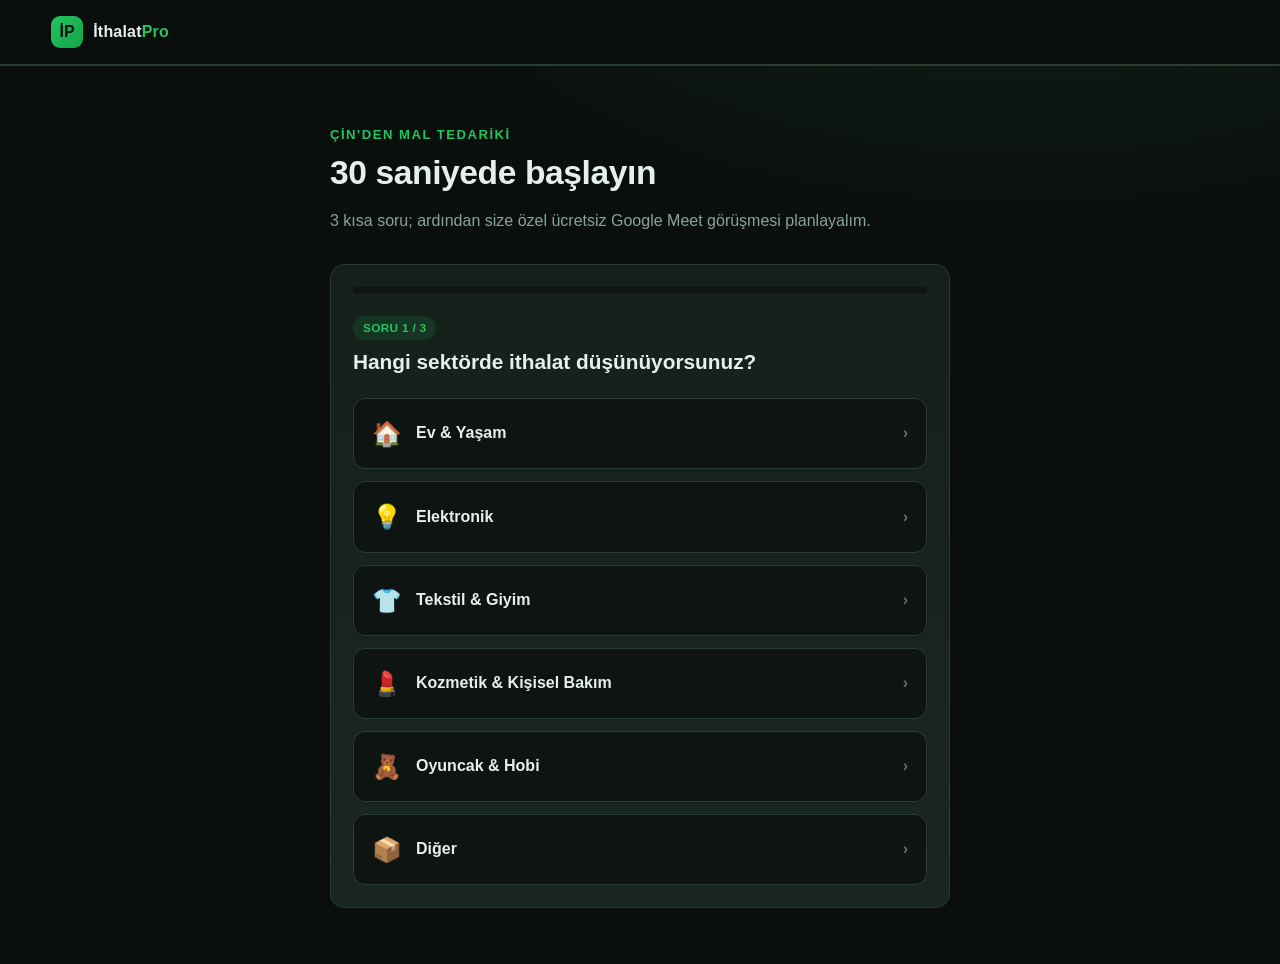
==== basla.html @ 8d6bf4bd "Reklam icin on-soru sayfasi (basla.html) + cevaplari forma tasi - basla.html: reklam landing'i. 3 ki" ====
<!DOCTYPE html>
<html lang="tr">
<head>
  <meta charset="UTF-8" />
  <meta name="viewport" content="width=device-width, initial-scale=1.0" />
  <title>Çin'den İthalat — 30 Saniyede Başvuru | İthalatPro</title>
  <meta name="description" content="3 kısa soru: Çin'den ürün tedariki için size özel ücretsiz Google Meet görüşmesi planlayalım." />
  <link rel="stylesheet" href="assets/css/style.css" />
  <link rel="icon" href="data:image/svg+xml,<svg xmlns='http://www.w3.org/2000/svg' viewBox='0 0 100 100'><text y='.9em' font-size='90'>📦</text></svg>" />
</head>
<body>
  <header class="nav">
    <div class="container">
      <a class="brand" href="index.html">
        <span class="logo">İP</span>
        <span>İthalat<span style="color:var(--green)">Pro</span></span>
      </a>
    </div>
  </header>

  <section class="section">
    <div class="container" style="max-width:620px">
      <span class="eyebrow">Çin'den Mal Tedariki</span>
      <h2 style="margin-bottom:4px">30 saniyede başlayın</h2>
      <p class="sub">3 kısa soru; ardından size özel ücretsiz Google Meet görüşmesi planlayalım.</p>
      <div class="card wizard">
        <div class="wiz-progress"><div class="wiz-bar" id="wiz-bar"></div></div>
        <div id="wiz-body"><!-- script doldurur --></div>
      </div>
    </div>
  </section>

  <div id="toast-wrap"></div>
  <script>
    (function () {
      "use strict";
      function esc(s){return String(s==null?"":s).replace(/[&<>"']/g,function(c){return ({"&":"&amp;","<":"&lt;",">":"&gt;",'"':"&quot;","'":"&#39;"})[c];});}

      var STEPS = [
        {
          key: "sektor", tag: "Soru 1 / 3", title: "Hangi sektörde ithalat düşünüyorsunuz?",
          items: [
            { ico: "🏠", label: "Ev & Yaşam" },
            { ico: "💡", label: "Elektronik" },
            { ico: "👕", label: "Tekstil & Giyim" },
            { ico: "💄", label: "Kozmetik & Kişisel Bakım" },
            { ico: "🧸", label: "Oyuncak & Hobi" },
            { ico: "📦", label: "Diğer" }
          ]
        },
        {
          key: "konteyner", tag: "Soru 2 / 3", title: "Ne kadar mal düşünüyorsunuz?",
          items: [
            { ico: "📦", label: "20'lik konteyner", value: "20'lik" },
            { ico: "🗃️", label: "40'lık konteyner", value: "40'lık" }
          ]
        },
        {
          key: "gecmis", tag: "Soru 3 / 3", title: "Daha önce Çin'den ithalat yaptınız mı?",
          items: [
            { ico: "✅", label: "Evet, yaptım", value: "Evet" },
            { ico: "🆕", label: "Hayır, ilk kez", value: "Hayır" }
          ]
        }
      ];

      var answers = {};
      var step = 0;
      var body = document.getElementById("wiz-body");
      function setBar(){ var b=document.getElementById("wiz-bar"); if(b) b.style.width = Math.round((step/STEPS.length)*100) + "%"; }

      function render(){
        setBar();
        var s = STEPS[step];
        var html = '<div class="wiz-step">' +
          '<span class="badge badge--green">' + esc(s.tag) + '</span>' +
          '<h3>' + esc(s.title) + '</h3>' +
          '<div class="opts">' +
          s.items.map(function(it,i){
            return '<button class="opt" data-i="' + i + '"><span class="opt-ico">' + it.ico + '</span>' +
              esc(it.label) + '<span class="opt-arrow">›</span></button>';
          }).join("") +
          '</div>' +
          (step > 0 ? '<div class="wiz-nav"><button class="btn wiz-back" id="w-back">← Geri</button><span></span></div>' : '') +
          '</div>';
        body.innerHTML = html;
        body.querySelectorAll("[data-i]").forEach(function(el){
          el.addEventListener("click", function(){
            var it = s.items[+el.getAttribute("data-i")];
            answers[s.key] = (it.value != null ? it.value : it.label);
            if (step < STEPS.length - 1) { step++; render(); }
            else finish();
          });
        });
        var bk = document.getElementById("w-back");
        if (bk) bk.addEventListener("click", function(){ step--; render(); });
      }

      function finish(){
        setBar();
        body.innerHTML =
          '<div class="wiz-step" style="text-align:center">' +
            '<div class="big-icon" style="font-size:2.6rem">✅</div>' +
            '<h3>Harika! Son adım…</h3>' +
            '<p class="muted" style="margin:8px auto 0; max-width:420px">İletişim bilgilerinizi alıp size uygun bir Google Meet görüşmesi planlayalım.</p>' +
          '</div>';
        var params = new URLSearchParams();
        if (answers.sektor) params.set("sektor", answers.sektor);
        if (answers.konteyner) params.set("konteyner", answers.konteyner);
        if (answers.gecmis) params.set("gecmis", answers.gecmis);
        // mevcut UTM/Meta parametrelerini de taşı (reklam takibi)
        var inUrl = new URLSearchParams(location.search);
        inUrl.forEach(function(v,k){ if(/^utm_|^fbclid$/i.test(k)) params.set(k, v); });
        setTimeout(function(){
          window.location.href = "index.html?" + params.toString() + "#basvuru";
        }, 700);
      }

      document.getElementById("wiz-bar").style.width = "0%";
      render();
    })();
  </script>
</body>
</html>
---- assets/css/style.css ----
/* ===== Tedarik Otomasyon Sistemi — Ortak Tema ===== */
:root {
  --bg: #0a0f0d;
  --bg-2: #0d1411;
  --panel: #15201b;
  --panel-2: #1a2620;
  --panel-3: #213129;
  --border: #2a3b32;
  --text: #e6f0ea;
  --text-dim: #8aa399;
  --text-mute: #5f7268;
  --green: #22c55e;
  --green-d: #16a34a;
  --green-soft: rgba(34, 197, 94, 0.12);
  --orange: #f59e0b;
  --orange-soft: rgba(245, 158, 11, 0.12);
  --red: #ef4444;
  --blue: #38bdf8;
  --radius: 14px;
  --radius-sm: 9px;
  --shadow: 0 10px 30px rgba(0, 0, 0, 0.45);
  --font: -apple-system, BlinkMacSystemFont, "Segoe UI", Roboto, Helvetica, Arial, sans-serif;
}

* { box-sizing: border-box; margin: 0; padding: 0; }

html { scroll-behavior: smooth; }

body {
  font-family: var(--font);
  background: radial-gradient(1200px 600px at 80% -10%, #102018 0%, var(--bg) 55%);
  color: var(--text);
  line-height: 1.55;
  min-height: 100vh;
  -webkit-font-smoothing: antialiased;
}

a { color: inherit; text-decoration: none; }
img { max-width: 100%; display: block; }

.container { width: min(1180px, 92vw); margin-inline: auto; }

/* ===== Buttons ===== */
.btn {
  display: inline-flex; align-items: center; gap: 8px;
  font: inherit; font-weight: 600; cursor: pointer;
  border: 1px solid transparent; border-radius: var(--radius-sm);
  padding: 11px 20px; color: #04130a; background: var(--green);
  transition: transform .12s ease, filter .12s ease, background .12s;
  white-space: nowrap;
}
.btn:hover { filter: brightness(1.08); transform: translateY(-1px); }
.btn:active { transform: translateY(0); }
.btn:disabled { opacity: .5; cursor: not-allowed; transform: none; filter: none; }
.btn--lg { padding: 14px 28px; font-size: 1.05rem; }
.btn--orange { background: var(--orange); color: #1a1003; }
.btn--ghost { background: transparent; color: var(--text); border-color: var(--border); }
.btn--ghost:hover { background: var(--panel-2); }
.btn--block { width: 100%; justify-content: center; }
.btn--sm { padding: 7px 13px; font-size: .85rem; }

/* ===== Badges ===== */
.badge {
  display: inline-flex; align-items: center; gap: 6px;
  font-size: .74rem; font-weight: 700; letter-spacing: .3px;
  padding: 3px 10px; border-radius: 999px; text-transform: uppercase;
}
.badge--green { background: var(--green-soft); color: var(--green); }
.badge--orange { background: var(--orange-soft); color: var(--orange); }
.badge--red { background: rgba(239,68,68,.14); color: #fca5a5; }
.badge--blue { background: rgba(56,189,248,.14); color: var(--blue); }
.badge--mute { background: rgba(255,255,255,.06); color: var(--text-dim); }

/* ===== Cards / panels ===== */
.card {
  background: linear-gradient(180deg, var(--panel) 0%, var(--panel-2) 100%);
  border: 1px solid var(--border);
  border-radius: var(--radius);
  padding: 22px;
}
.card h3 { font-size: 1.05rem; margin-bottom: 4px; }

/* ===== Forms ===== */
label.field { display: block; margin-bottom: 14px; }
label.field > span { display: block; font-size: .85rem; color: var(--text-dim); margin-bottom: 6px; font-weight: 600; }
input, select, textarea {
  width: 100%; font: inherit; color: var(--text);
  background: var(--bg-2); border: 1px solid var(--border);
  border-radius: var(--radius-sm); padding: 11px 13px; outline: none;
  transition: border-color .12s, box-shadow .12s;
}
input:focus, select:focus, textarea:focus {
  border-color: var(--green); box-shadow: 0 0 0 3px var(--green-soft);
}
textarea { resize: vertical; min-height: 90px; }
select { appearance: none; background-image: linear-gradient(45deg, transparent 50%, var(--text-dim) 50%), linear-gradient(135deg, var(--text-dim) 50%, transparent 50%); background-position: calc(100% - 18px) 18px, calc(100% - 13px) 18px; background-size: 5px 5px, 5px 5px; background-repeat: no-repeat; }

/* ===== Tables ===== */
table.tbl { width: 100%; border-collapse: collapse; font-size: .9rem; }
table.tbl th { text-align: left; font-size: .72rem; text-transform: uppercase; letter-spacing: .5px; color: var(--text-mute); padding: 10px 12px; border-bottom: 1px solid var(--border); }
table.tbl td { padding: 12px; border-bottom: 1px solid rgba(42,59,50,.5); }
table.tbl tr:hover td { background: rgba(255,255,255,.02); }
table.tbl tr:last-child td { border-bottom: none; }

/* ===== Toast ===== */
#toast-wrap { position: fixed; right: 18px; bottom: 18px; display: flex; flex-direction: column; gap: 10px; z-index: 9999; }
.toast {
  background: var(--panel-3); border: 1px solid var(--border);
  border-left: 4px solid var(--green);
  padding: 13px 16px; border-radius: 10px; box-shadow: var(--shadow);
  max-width: 340px; font-size: .9rem; animation: slideIn .25s ease;
}
.toast.is-orange { border-left-color: var(--orange); }
.toast.is-red { border-left-color: var(--red); }
.toast strong { display: block; margin-bottom: 2px; }
@keyframes slideIn { from { opacity: 0; transform: translateX(30px); } to { opacity: 1; transform: none; } }
@keyframes fadeUp { from { opacity: 0; transform: translateY(8px); } to { opacity: 1; transform: none; } }

/* ===== Utilities ===== */
.muted { color: var(--text-dim); }
.mute2 { color: var(--text-mute); }
.row { display: flex; gap: 14px; flex-wrap: wrap; }
.grid { display: grid; gap: 16px; }
.center { text-align: center; }
.hidden { display: none !important; }
.flex-between { display: flex; align-items: center; justify-content: space-between; gap: 12px; flex-wrap: wrap; }
.stars { color: var(--orange); letter-spacing: 2px; }
.mono { font-variant-numeric: tabular-nums; }
.pill-list { display: flex; flex-wrap: wrap; gap: 8px; }

/* ============================================================
   PUBLIC SITE (index.html)
   ============================================================ */
.nav {
  position: sticky; top: 0; z-index: 50;
  backdrop-filter: blur(10px);
  background: rgba(10,15,13,.82); border-bottom: 1px solid var(--border);
}
.nav .container { display: flex; align-items: center; justify-content: space-between; height: 64px; }
.brand { display: flex; align-items: center; gap: 10px; font-weight: 800; letter-spacing: .2px; }
.brand .logo { width: 32px; height: 32px; border-radius: 9px; background: linear-gradient(135deg, var(--green), var(--green-d)); display: grid; place-items: center; color: #04130a; font-weight: 900; }
.nav-links { display: flex; gap: 8px; align-items: center; }
.nav-links a { padding: 8px 12px; border-radius: 8px; font-size: .92rem; color: var(--text-dim); }
.nav-links a:hover { color: var(--text); background: var(--panel-2); }

.hero { padding: 70px 0 50px; position: relative; overflow: hidden; }
.hero-grid { display: grid; grid-template-columns: 1.1fr .9fr; gap: 40px; align-items: center; }
.hero h1 { font-size: clamp(2rem, 4vw, 3.2rem); line-height: 1.08; letter-spacing: -.5px; }
.hero h1 .accent { color: var(--green); }
.hero p.lead { color: var(--text-dim); font-size: 1.12rem; margin: 18px 0 26px; max-width: 540px; }
.hero-cta { display: flex; gap: 14px; flex-wrap: wrap; align-items: center; }
.trust { display: flex; gap: 26px; margin-top: 34px; flex-wrap: wrap; }
.trust .t { }
.trust .t b { font-size: 1.6rem; color: var(--text); display: block; }
.trust .t span { font-size: .82rem; color: var(--text-mute); }

.hero-card {
  background: linear-gradient(180deg, #11271b, #0d1c14);
  border: 1px solid var(--border); border-radius: 20px; padding: 8px;
  box-shadow: var(--shadow); transform: rotate(.5deg);
}
.ship {
  border-radius: 14px; height: 230px;
  background:
    linear-gradient(180deg, rgba(0,0,0,0) 40%, rgba(0,0,0,.55)),
    linear-gradient(200deg, #1e3a8a 0%, #0c4a6e 45%, #0e3b2e 100%);
  position: relative; overflow: hidden; display: flex; align-items: flex-end; padding: 16px;
}
.ship::before { content: "🚢"; position: absolute; font-size: 86px; right: 16px; top: 40px; filter: drop-shadow(0 8px 10px rgba(0,0,0,.5)); }
.ship::after { content: ""; position: absolute; inset: auto 0 0 0; height: 60px; background: repeating-linear-gradient(90deg, #f59e0b 0 30px, #d97706 30px 60px); opacity: .25; }
.ship .ship-tag { position: relative; z-index: 2; }

.section { padding: 56px 0; border-top: 1px solid var(--border); }
.section h2 { font-size: clamp(1.5rem, 3vw, 2.1rem); letter-spacing: -.4px; }
.section .sub { color: var(--text-dim); margin: 10px 0 30px; max-width: 620px; }
.eyebrow { color: var(--green); font-weight: 700; font-size: .82rem; letter-spacing: 1.5px; text-transform: uppercase; }

/* steps strip */
.steps { display: grid; grid-template-columns: repeat(4, 1fr); gap: 14px; }
.step {
  background: var(--panel); border: 1px solid var(--border); border-radius: var(--radius);
  padding: 18px; position: relative; animation: fadeUp .4s ease both;
}
.step .num { width: 30px; height: 30px; border-radius: 9px; background: var(--green-soft); color: var(--green); font-weight: 800; display: grid; place-items: center; margin-bottom: 12px; }
.step.is-faz2 .num { background: var(--orange-soft); color: var(--orange); }
.step h4 { font-size: .98rem; margin-bottom: 5px; }
.step p { font-size: .85rem; color: var(--text-dim); }

/* form section */
.apply-grid { display: grid; grid-template-columns: 1fr 1fr; gap: 30px; align-items: start; }
.form-cols { display: grid; grid-template-columns: 1fr 1fr; gap: 0 16px; }
.result-box { animation: fadeUp .35s ease; }
.result-quality { border: 1px solid var(--green); background: var(--green-soft); }
.result-reject { border: 1px solid var(--red); background: rgba(239,68,68,.08); }
.big-icon { font-size: 2.4rem; }

/* appointment */
.cal { display: grid; grid-template-columns: repeat(7, 1fr); gap: 6px; }
.cal .dow { text-align: center; font-size: .7rem; color: var(--text-mute); text-transform: uppercase; padding-bottom: 4px; }
.cal button.day {
  aspect-ratio: 1; border: 1px solid var(--border); background: var(--bg-2);
  border-radius: 9px; color: var(--text); cursor: pointer; font-weight: 600; font-size: .9rem;
}
.cal button.day:hover:not(:disabled) { border-color: var(--green); }
.cal button.day.is-active { background: var(--green); color: #04130a; border-color: var(--green); }
.cal button.day:disabled { opacity: .28; cursor: not-allowed; }
.cal button.day.is-empty { border: none; background: none; cursor: default; }
.slots { display: grid; grid-template-columns: repeat(4, 1fr); gap: 8px; }
.slots button { padding: 9px; border: 1px solid var(--border); background: var(--bg-2); border-radius: 8px; color: var(--text); cursor: pointer; font-weight: 600; }
.slots button:hover { border-color: var(--green); }
.slots button.is-active { background: var(--green); color: #04130a; }
.platforms { display: grid; grid-template-columns: 1fr 1fr; gap: 12px; }
.platform {
  border: 1px solid var(--border); border-radius: 12px; padding: 16px; cursor: pointer;
  display: flex; align-items: center; gap: 12px; background: var(--bg-2); transition: border-color .12s;
}
.platform:hover { border-color: var(--green); }
.platform.is-active { border-color: var(--green); background: var(--green-soft); }
.platform .ico { font-size: 1.5rem; }

/* ===== Funnel / Wizard ===== */
.wizard { max-width: 660px; margin-inline: auto; }
.wiz-progress { height: 6px; background: var(--bg-2); border-radius: 999px; overflow: hidden; margin-bottom: 22px; }
.wiz-bar { height: 100%; width: 0; background: linear-gradient(90deg, var(--green), var(--green-d)); transition: width .35s ease; }
.wiz-step { animation: fadeUp .3s ease; }
.wiz-step h3 { font-size: 1.3rem; margin: 6px 0 2px; }
.opts { display: grid; gap: 12px; margin-top: 20px; }
.opt {
  display: flex; align-items: center; gap: 14px; width: 100%; text-align: left;
  font: inherit; font-weight: 600; font-size: 1rem; color: var(--text); cursor: pointer;
  padding: 16px 18px; border: 1px solid var(--border); background: var(--bg-2); border-radius: 12px;
  transition: border-color .12s, background .12s, transform .1s;
}
.opt:hover { border-color: var(--green); transform: translateX(2px); }
.opt.is-on { border-color: var(--green); background: var(--green-soft); }
.opt .opt-ico { font-size: 1.5rem; }
.opt .opt-arrow { margin-left: auto; color: var(--text-mute); }
.wiz-nav { display: flex; justify-content: space-between; gap: 12px; margin-top: 24px; }
.wiz-back { background: transparent; border-color: var(--border); color: var(--text-dim); }
.wiz-back:hover { background: var(--panel-2); }

.benefits { display: grid; grid-template-columns: repeat(4, 1fr); gap: 16px; }
.benefit { text-align: center; padding: 22px; }
.benefit .ico { font-size: 2rem; margin-bottom: 8px; }
.benefit h4 { font-size: 1rem; }
.benefit p { font-size: .85rem; color: var(--text-dim); margin-top: 4px; }

.phase-result { display: flex; align-items: center; gap: 14px; padding: 16px 20px; border-radius: var(--radius); border: 1px solid var(--border); flex-wrap: wrap; }
.phase-result strong { font-size: 1.02rem; }
.phase-result--green { background: var(--green-soft); border-color: rgba(34,197,94,.35); }
.phase-result--orange { background: var(--orange-soft); border-color: rgba(245,158,11,.35); }

.footer { padding: 40px 0; border-top: 1px solid var(--border); color: var(--text-mute); font-size: .88rem; }
.footer .flex-between { align-items: flex-start; }

/* ============================================================
   ADMIN PANEL (panel.html)
   ============================================================ */
/* ===== Auth (giriş/kayıt) ===== */
.boot-loader { min-height: 100vh; display: grid; place-content: center; text-align: center; color: var(--text-mute); }
.boot-loader .ico { font-size: 2.2rem; margin-bottom: 8px; }
.auth-screen { min-height: 100vh; display: grid; place-items: center; padding: 24px; }
.auth-card {
  width: min(420px, 100%);
  background: linear-gradient(180deg, var(--panel) 0%, var(--panel-2) 100%);
  border: 1px solid var(--border); border-radius: 18px; padding: 32px; box-shadow: var(--shadow);
}
.auth-msg { padding: 11px 14px; border-radius: 10px; font-size: .88rem; margin-bottom: 14px; }
.auth-msg.is-error { background: rgba(239,68,68,.12); color: #fca5a5; border: 1px solid rgba(239,68,68,.3); }
.auth-msg.is-ok { background: var(--green-soft); color: var(--green); border: 1px solid rgba(34,197,94,.3); }
.brand-user { padding: 0 8px 10px; font-size: .8rem; word-break: break-all; }

.app { display: grid; grid-template-columns: 248px 1fr; min-height: 100vh; }
.sidebar {
  background: var(--bg-2); border-right: 1px solid var(--border);
  padding: 18px 14px; position: sticky; top: 0; height: 100vh; overflow-y: auto;
}
.sidebar .brand { padding: 6px 8px 16px; }
.side-group { margin-top: 14px; }
.side-group .label { font-size: .68rem; text-transform: uppercase; letter-spacing: 1px; color: var(--text-mute); padding: 0 10px 6px; }
.side-link {
  display: flex; align-items: center; gap: 10px; padding: 9px 10px; border-radius: 9px;
  color: var(--text-dim); cursor: pointer; font-size: .9rem; font-weight: 500; margin-bottom: 2px;
}
.side-link:hover { background: var(--panel-2); color: var(--text); }
.side-link.is-active { background: var(--green-soft); color: var(--green); font-weight: 600; }
.side-link.is-faz2.is-active { background: var(--orange-soft); color: var(--orange); }
.side-link .si { width: 20px; text-align: center; }
.side-link .tag { margin-left: auto; font-size: .64rem; }

.main { padding: 26px 30px 60px; overflow-x: hidden; }
.topbar { display: flex; align-items: center; justify-content: space-between; margin-bottom: 24px; gap: 16px; flex-wrap: wrap; }
.topbar h1 { font-size: 1.5rem; letter-spacing: -.3px; }
.topbar .crumb { color: var(--text-mute); font-size: .82rem; }

.view { animation: fadeUp .3s ease; }

.menu-toggle { display: none; font-size: 1.1rem; padding: 8px 12px; }

.stat-grid { display: grid; grid-template-columns: repeat(4, 1fr); gap: 16px; margin-bottom: 22px; }
.stat { background: linear-gradient(180deg, var(--panel), var(--panel-2)); border: 1px solid var(--border); border-radius: var(--radius); padding: 18px; }
.stat .k { font-size: .8rem; color: var(--text-dim); display: flex; align-items: center; gap: 8px; }
.stat .v { font-size: 2rem; font-weight: 800; margin-top: 6px; }
.stat .d { font-size: .76rem; margin-top: 4px; }

.toolbar { display: flex; gap: 10px; flex-wrap: wrap; align-items: center; margin-bottom: 16px; }
.toolbar input, .toolbar select { width: auto; min-width: 160px; }
.toolbar .spacer { flex: 1; }

.empty { text-align: center; padding: 50px 20px; color: var(--text-mute); }
.empty .ico { font-size: 2.4rem; margin-bottom: 10px; }

/* two-pane (list + detail) */
.split { display: grid; grid-template-columns: 1fr; gap: 18px; }
.cust-card .kv { display: grid; grid-template-columns: 130px 1fr; gap: 8px 14px; font-size: .92rem; margin: 14px 0; }
.cust-card .kv .k { color: var(--text-dim); }

/* manufacturer pick */
.mfr { display: flex; align-items: center; gap: 12px; padding: 13px; border: 1px solid var(--border); border-radius: 11px; background: var(--bg-2); cursor: pointer; }
.mfr:hover { border-color: var(--green); }
.mfr.is-on { border-color: var(--green); background: var(--green-soft); }
.mfr .flag { font-size: 1.3rem; }
.mfr .meta { flex: 1; }
.mfr .meta b { display: block; }
.mfr .meta span { font-size: .8rem; color: var(--text-dim); }
.mfr input { width: 18px; height: 18px; accent-color: var(--green); }

.mail-preview { background: #0b1310; border: 1px solid var(--border); border-radius: 12px; padding: 18px; font-size: .9rem; }
.mail-preview .mhead { border-bottom: 1px solid var(--border); padding-bottom: 10px; margin-bottom: 12px; color: var(--text-dim); }
.mail-preview pre { white-space: pre-wrap; font-family: var(--font); color: var(--text); }

/* cost calc */
.cost-grid { display: grid; grid-template-columns: 1.2fr .8fr; gap: 22px; align-items: start; }
.cost-total { background: linear-gradient(135deg, var(--green-d), #0e7a3f); border-radius: var(--radius); padding: 22px; color: #eafff2; }
.cost-total .lbl { font-size: .8rem; opacity: .85; }
.cost-total .amt { font-size: 2.4rem; font-weight: 800; }
.cost-line { display: flex; justify-content: space-between; padding: 9px 0; border-bottom: 1px solid rgba(255,255,255,.18); font-size: .9rem; }

/* timeline */
.timeline { position: relative; padding-left: 26px; }
.timeline::before { content: ""; position: absolute; left: 8px; top: 4px; bottom: 4px; width: 2px; background: var(--border); }
.tl-item { position: relative; padding: 10px 0 16px; }
.tl-item::before { content: ""; position: absolute; left: -22px; top: 14px; width: 12px; height: 12px; border-radius: 50%; background: var(--green); border: 2px solid var(--bg-2); }
.tl-item.is-pending::before { background: var(--text-mute); }
.tl-item.is-orange::before { background: var(--orange); }

/* bar chart */
.bars { display: flex; align-items: flex-end; gap: 12px; height: 180px; padding-top: 10px; }
.bars .bar { flex: 1; background: linear-gradient(180deg, var(--green), var(--green-d)); border-radius: 7px 7px 0 0; position: relative; min-height: 6px; transition: height .6s ease; }
.bars .bar span { position: absolute; top: -20px; left: 0; right: 0; text-align: center; font-size: .76rem; color: var(--text-dim); }
.bars .bar small { position: absolute; bottom: -22px; left: 0; right: 0; text-align: center; font-size: .72rem; color: var(--text-mute); }

/* whatsapp chat */
.wa { max-width: 420px; margin-inline: auto; background: #0b141a; border: 1px solid var(--border); border-radius: 18px; overflow: hidden; }
.wa .wa-head { background: #075e54; padding: 12px 16px; display: flex; align-items: center; gap: 10px; }
.wa .wa-head .av { width: 36px; height: 36px; border-radius: 50%; background: #128c7e; display: grid; place-items: center; }
.wa .wa-body { padding: 16px; min-height: 220px; max-height: 360px; overflow-y: auto; background: #0d1b16; display: flex; flex-direction: column; gap: 8px; background-image: radial-gradient(rgba(255,255,255,.025) 1px, transparent 1px); background-size: 18px 18px; }
.wa .bubble { max-width: 78%; padding: 8px 12px; border-radius: 10px; font-size: .88rem; animation: fadeUp .25s ease; }
.wa .bubble.out { align-self: flex-end; background: #056162; border-bottom-right-radius: 3px; }
.wa .bubble.in { align-self: flex-start; background: #1f2c34; border-bottom-left-radius: 3px; }
.wa .bubble .t { display: block; font-size: .64rem; color: rgba(255,255,255,.45); text-align: right; margin-top: 3px; }
.wa .wa-foot { display: flex; gap: 8px; padding: 10px; background: #111b21; }
.wa .wa-foot input { background: #2a3942; border: none; border-radius: 20px; }

/* AI brief output */
.brief { background: var(--bg-2); border: 1px solid var(--border); border-radius: 12px; padding: 18px; }
.brief h5 { color: var(--green); font-size: .82rem; text-transform: uppercase; letter-spacing: .5px; margin: 14px 0 6px; }
.brief h5:first-child { margin-top: 0; }
.brief ul { padding-left: 18px; font-size: .9rem; color: var(--text-dim); }
.brief li { margin: 3px 0; }

.typing { display: inline-flex; gap: 4px; }
.typing i { width: 7px; height: 7px; border-radius: 50%; background: var(--green); animation: blink 1s infinite; }
.typing i:nth-child(2){ animation-delay: .2s; } .typing i:nth-child(3){ animation-delay: .4s; }
@keyframes blink { 0%,100%{ opacity:.25 } 50%{ opacity:1 } }

/* ===== Responsive ===== */
@media (max-width: 920px) {
  .hero-grid { grid-template-columns: 1fr; }
  .steps, .benefits { grid-template-columns: repeat(2, 1fr); }
  .apply-grid, .cost-grid { grid-template-columns: 1fr; }
  .stat-grid { grid-template-columns: repeat(2, 1fr); }
  .app { grid-template-columns: 1fr; }
  .sidebar { position: relative; height: auto; display: flex; flex-direction: column; }
  .sidebar.is-collapsed .side-group { display: none; }
  .menu-toggle { display: inline-flex; }
  .main { padding: 18px; }
}
@media (max-width: 560px) {
  .steps, .benefits, .stat-grid, .platforms, .form-cols, .slots { grid-template-columns: 1fr; }
  .slots { grid-template-columns: repeat(2,1fr); }
  .nav-links a:not(.btn) { display: none; }
}

/* print (PDF report) */
@media print {
  body { background: #fff; color: #000; }
  .no-print, .sidebar, .topbar, #toast-wrap { display: none !important; }
  .app { display: block; }
  .main { padding: 0; }
  .card, table.tbl th, table.tbl td { border-color: #ccc; color: #000; }
}
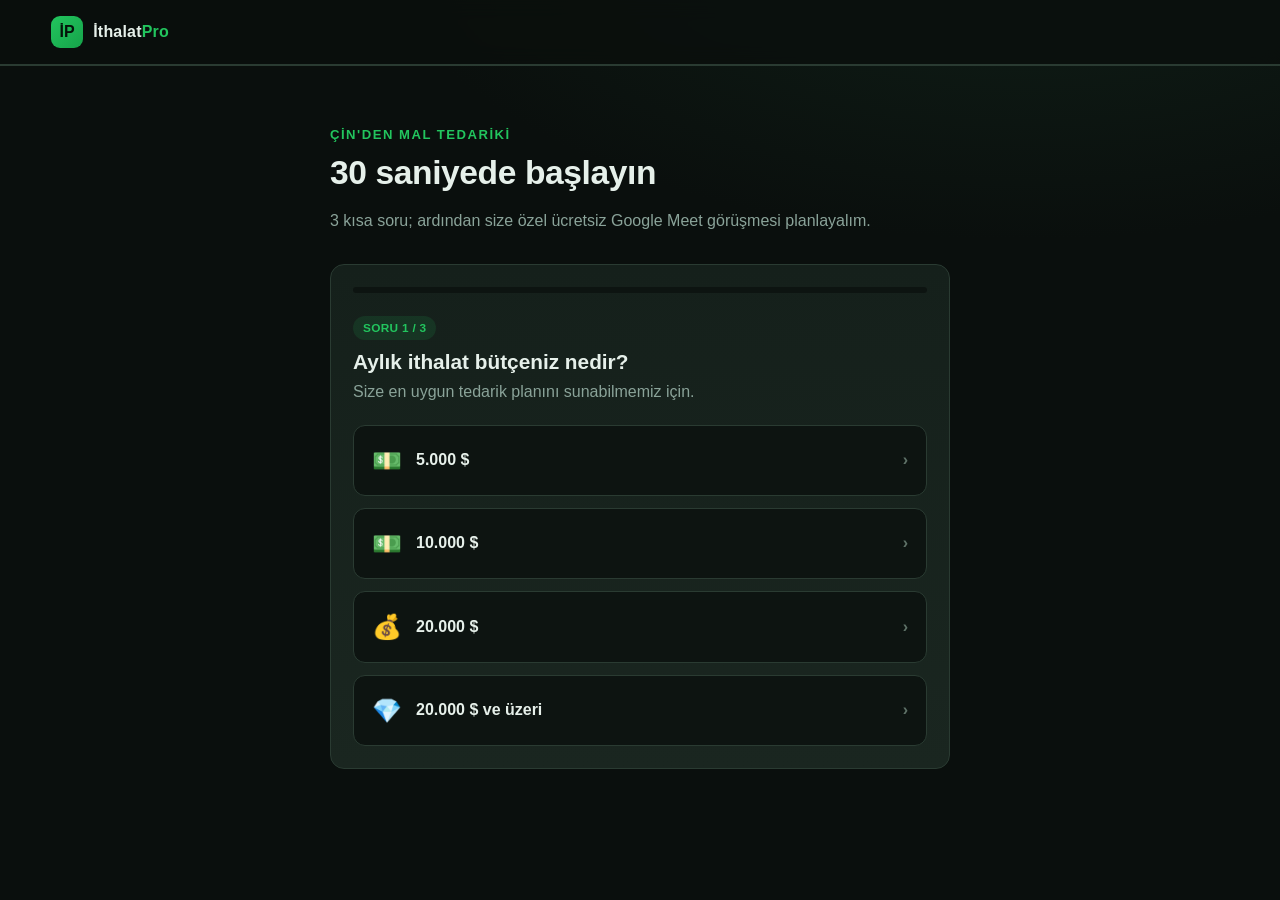
==== commit 2c13d2bb: "On-sorulari guncelle: butce elemesi (20k+) + ithalat gecmisi + zaman - basla.html: Soru 1 Butce (20." ====
--- a/basla.html
+++ b/basla.html
@@ -38,28 +38,29 @@
 
       var STEPS = [
         {
-          key: "sektor", tag: "Soru 1 / 3", title: "Hangi sektörde ithalat düşünüyorsunuz?",
+          key: "butce", tag: "Soru 1 / 3", title: "Aylık ithalat bütçeniz nedir?",
+          sub: "Size en uygun tedarik planını sunabilmemiz için.",
           items: [
-            { ico: "🏠", label: "Ev & Yaşam" },
-            { ico: "💡", label: "Elektronik" },
-            { ico: "👕", label: "Tekstil & Giyim" },
-            { ico: "💄", label: "Kozmetik & Kişisel Bakım" },
-            { ico: "🧸", label: "Oyuncak & Hobi" },
-            { ico: "📦", label: "Diğer" }
+            { ico: "💵", label: "5.000 $",            value: "5.000$",   ok: false },
+            { ico: "💵", label: "10.000 $",           value: "10.000$",  ok: false },
+            { ico: "💰", label: "20.000 $",           value: "20.000$",  ok: true  },
+            { ico: "💎", label: "20.000 $ ve üzeri",  value: "20.000$+", ok: true  }
           ]
         },
         {
-          key: "konteyner", tag: "Soru 2 / 3", title: "Ne kadar mal düşünüyorsunuz?",
+          key: "gecmis", tag: "Soru 2 / 3", title: "Daha önce hiç ithalat yaptınız mı?",
           items: [
-            { ico: "📦", label: "20'lik konteyner", value: "20'lik" },
-            { ico: "🗃️", label: "40'lık konteyner", value: "40'lık" }
+            { ico: "✅", label: "Evet, yaptım", value: "Evet" },
+            { ico: "🆕", label: "Hayır, ilk kez", value: "Hayır" }
           ]
         },
         {
-          key: "gecmis", tag: "Soru 3 / 3", title: "Daha önce Çin'den ithalat yaptınız mı?",
+          key: "zaman", tag: "Soru 3 / 3", title: "Ne zaman yapmayı düşünüyorsunuz?",
           items: [
-            { ico: "✅", label: "Evet, yaptım", value: "Evet" },
-            { ico: "🆕", label: "Hayır, ilk kez", value: "Hayır" }
+            { ico: "⚡", label: "Hemen / en kısa sürede", value: "Hemen" },
+            { ico: "📅", label: "1 ay içinde", value: "1 ay içinde" },
+            { ico: "🗓️", label: "1-3 ay içinde", value: "1-3 ay içinde" },
+            { ico: "🔎", label: "Henüz araştırıyorum", value: "Araştırıyor" }
           ]
         }
       ];
@@ -67,7 +68,7 @@
       var answers = {};
       var step = 0;
       var body = document.getElementById("wiz-body");
-      function setBar(){ var b=document.getElementById("wiz-bar"); if(b) b.style.width = Math.round((step/STEPS.length)*100) + "%"; }
+      function setBar(pct){ var b=document.getElementById("wiz-bar"); if(b) b.style.width = (pct!=null?pct:Math.round((step/STEPS.length)*100)) + "%"; }
 
       function render(){
         setBar();
@@ -75,6 +76,7 @@
         var html = '<div class="wiz-step">' +
           '<span class="badge badge--green">' + esc(s.tag) + '</span>' +
           '<h3>' + esc(s.title) + '</h3>' +
+          (s.sub ? '<p class="muted">' + esc(s.sub) + '</p>' : '') +
           '<div class="opts">' +
           s.items.map(function(it,i){
             return '<button class="opt" data-i="' + i + '"><span class="opt-ico">' + it.ico + '</span>' +
@@ -88,6 +90,8 @@
           el.addEventListener("click", function(){
             var it = s.items[+el.getAttribute("data-i")];
             answers[s.key] = (it.value != null ? it.value : it.label);
+            // Bütçe elemesi: 20.000$ altı → siteye giremez
+            if (s.key === "butce" && it.ok === false) { renderBlocked(); return; }
             if (step < STEPS.length - 1) { step++; render(); }
             else finish();
           });
@@ -96,8 +100,22 @@
         if (bk) bk.addEventListener("click", function(){ step--; render(); });
       }
 
+      function renderBlocked(){
+        setBar(100);
+        body.innerHTML =
+          '<div class="wiz-step" style="text-align:center">' +
+            '<div class="big-icon" style="font-size:2.8rem">🚫</div>' +
+            '<h3>Şu an için uygun değil</h3>' +
+            '<p class="muted" style="max-width:420px; margin:8px auto 0">Hizmetimiz aylık <strong>20.000 $ ve üzeri</strong> ithalat bütçesi olan işletmelere yöneliktir. Bütçeniz bu seviyeye geldiğinde sizi tekrar bekleriz.</p>' +
+            '<button class="btn btn--ghost" id="w-restart" style="margin-top:20px">← Baştan başla</button>' +
+          '</div>';
+        document.getElementById("w-restart").addEventListener("click", function(){
+          answers = {}; step = 0; render();
+        });
+      }
+
       function finish(){
-        setBar();
+        setBar(100);
         body.innerHTML =
           '<div class="wiz-step" style="text-align:center">' +
             '<div class="big-icon" style="font-size:2.6rem">✅</div>' +
@@ -105,9 +123,9 @@
             '<p class="muted" style="margin:8px auto 0; max-width:420px">İletişim bilgilerinizi alıp size uygun bir Google Meet görüşmesi planlayalım.</p>' +
           '</div>';
         var params = new URLSearchParams();
-        if (answers.sektor) params.set("sektor", answers.sektor);
-        if (answers.konteyner) params.set("konteyner", answers.konteyner);
+        if (answers.butce) params.set("butce", answers.butce);
         if (answers.gecmis) params.set("gecmis", answers.gecmis);
+        if (answers.zaman) params.set("zaman", answers.zaman);
         // mevcut UTM/Meta parametrelerini de taşı (reklam takibi)
         var inUrl = new URLSearchParams(location.search);
         inUrl.forEach(function(v,k){ if(/^utm_|^fbclid$/i.test(k)) params.set(k, v); });
@@ -116,7 +134,6 @@
         }, 700);
       }
 
-      document.getElementById("wiz-bar").style.width = "0%";
       render();
     })();
   </script>
